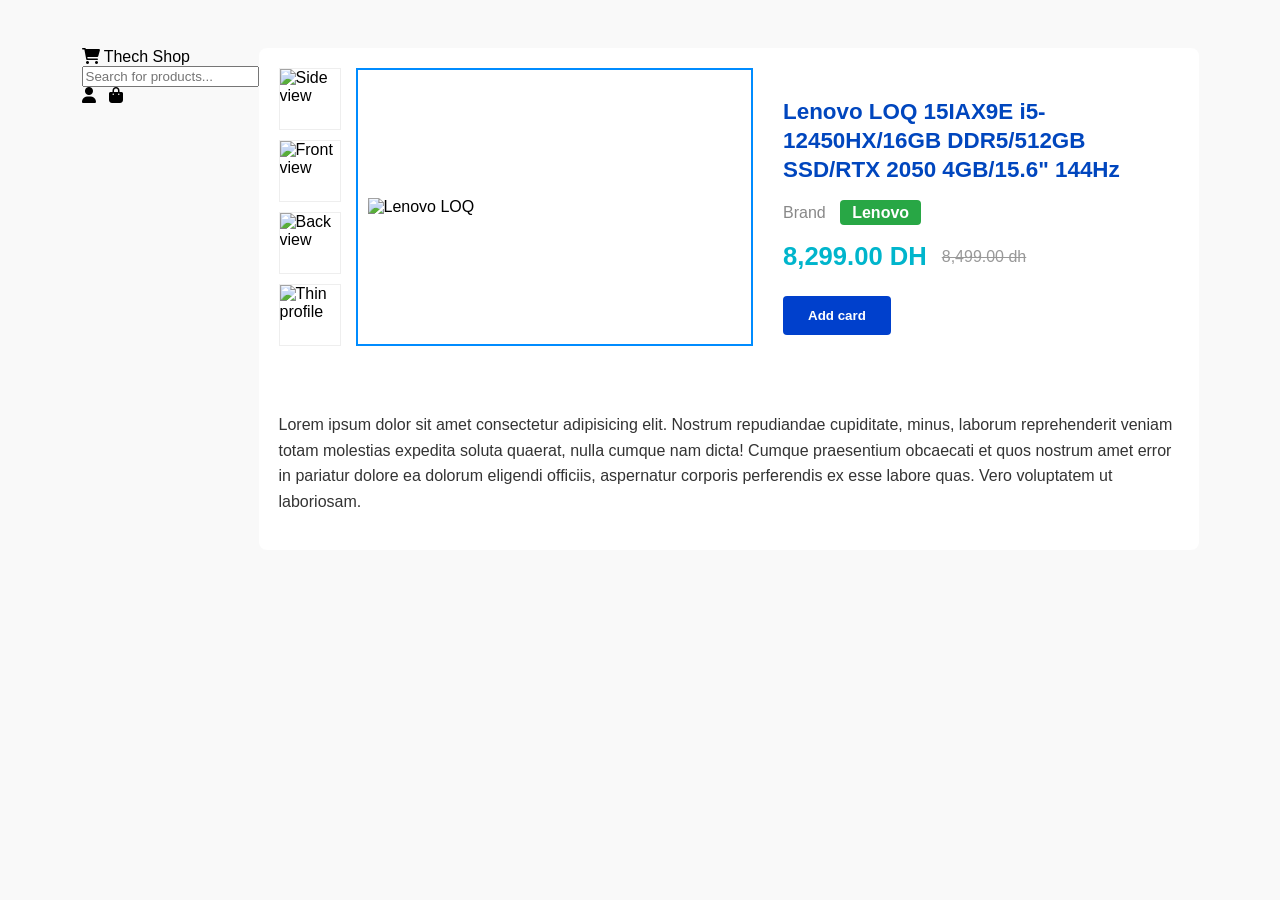
==== shop-details.html @ e676a278 "add shop.html" ====
<!DOCTYPE html>
<html lang="en">

<head>
  <meta charset="UTF-8">
  <meta name="viewport" content="width=device-width, initial-scale=1.0">
  <title>Thech Shop - Product Details</title>
  <link rel="stylesheet" href="https://cdnjs.cloudflare.com/ajax/libs/font-awesome/6.0.0/css/all.min.css">
  <style>
    body {
      font-family: 'Segoe UI', Tahoma, Geneva, Verdana, sans-serif;
      background-color: #f9f9f9;
      display: flex;
      justify-content: center;
      padding: 40px;
    }

    .product-card {
      background: white;
      max-width: 900px;
      display: grid;
      grid-template-columns: 1.2fr 1fr;
      gap: 30px;
      padding: 20px;
      border-radius: 8px;
    }

    /* Gallery Styles */
    .product-gallery {
      display: flex;
      gap: 15px;
    }

    .thumbnails {
      display: flex;
      flex-direction: column;
      gap: 10px;
    }

    .thumbnails img {
      width: 60px;
      height: 60px;
      object-fit: contain;
      cursor: pointer;
      border: 1px solid #eee;
    }

    .main-image {
      flex-grow: 1;
      border: 2px solid #008cff;
      /* L-khit l-zreq li f-tswira */
      padding: 10px;
      display: flex;
      align-items: center;
    }

    .main-image img {
      width: 100%;
      height: auto;
    }

    /* Details Styles */
    .product-details {
      display: flex;
      flex-direction: column;
      justify-content: center;
    }

    .product-title {
      color: #0046be;
      font-size: 1.4rem;
      margin-bottom: 20px;
      line-height: 1.3;
    }

    .brand-tag {
      margin-bottom: 20px;
      color: #888;
    }

    .badge {
      background-color: #28a745;
      color: white;
      padding: 4px 12px;
      border-radius: 4px;
      margin-left: 10px;
      font-weight: bold;
    }

    .price-container {
      margin-bottom: 25px;
      display: flex;
      align-items: center;
      gap: 15px;
    }

    .current-price {
      color: #00b5cc;
      font-size: 1.6rem;
      font-weight: bold;
    }

    .old-price {
      color: #999;
      text-decoration: line-through;
      font-size: 1rem;
    }

    .add-to-cart {
      background-color: #0040cc;
      color: white;
      border: none;
      padding: 12px 25px;
      border-radius: 4px;
      font-weight: bold;
      cursor: pointer;
      width: fit-content;
    }

    .add-to-cart:hover {
      background-color: #0033aa;
    }

    /* Description (t-leht) */
    .product-description {
      grid-column: 1 / span 2;
      margin-top: 20px;
      line-height: 1.6;
      color: #333;
    }
  </style>
</head>

<body>

  <header>
    <div class="nav-container">
      <div class="logo"><i class="fas fa-shopping-cart"></i> Thech Shop</div>
      <div class="search-bar">
        <input type="text" placeholder="Search for products...">
      </div>
      <div class="icons">
        <i class="fas fa-user"></i> &nbsp; <i class="fas fa-shopping-bag"></i>
      </div>
    </div>
  </header>


  <div class="product-card">
    <div class="product-gallery">
      <div class="thumbnails">
        <img src="thumb1.jpg" alt="Side view">
        <img src="thumb2.jpg" alt="Front view">
        <img src="thumb3.jpg" alt="Back view">
        <img src="thumb4.jpg" alt="Thin profile">
      </div>
      <div class="main-image">
        <img src="main-laptop.jpg" alt="Lenovo LOQ">
      </div>
    </div>

    <div class="product-details">
      <h2 class="product-title">Lenovo LOQ 15IAX9E i5-12450HX/16GB DDR5/512GB SSD/RTX 2050 4GB/15.6" 144Hz</h2>

      <div class="brand-tag">
        <span>Brand</span>
        <span class="badge">Lenovo</span>
      </div>

      <div class="price-container">
        <span class="current-price">8,299.00 DH</span>
        <span class="old-price">8,499.00 dh</span>
      </div>

      <button class="add-to-cart">Add card</button>
    </div>

    <div class="product-description">
      <p>Lorem ipsum dolor sit amet consectetur adipisicing elit. Nostrum repudiandae cupiditate, minus, laborum
        reprehenderit veniam totam molestias expedita soluta quaerat, nulla cumque nam dicta! Cumque praesentium
        obcaecati et quos nostrum amet error in pariatur dolore ea dolorum eligendi officiis, aspernatur corporis
        perferendis ex esse labore quas. Vero voluptatem ut laboriosam.</p>
    </div>
  </div>

  <script src="data.js"></script>
  <script>
    const params = new URLSearchParams(window.location.search);
    const pid = params.get('id') || "1"; // Default to ID 1

    function setupPage() {
      const p = productsData.find(item => item.id === pid);

      if (p) {
        // Info
        document.getElementById('productTitle').innerText = p.name;
        document.getElementById('brandTag').innerText = p.brand;
        document.getElementById('currPrice').innerText = p.price;
        document.getElementById('productDesc').innerText = p.description;
        document.getElementById('mainImage').src = p.images[0];
        if (p.oldPrice) document.getElementById('oldPrice').innerText = p.oldPrice;

        // Thumbs Gallery
        const thumbs = document.getElementById('thumbBox');
        p.images.forEach((img, i) => {
          const el = document.createElement('img');
          el.src = img;
          if (i === 0) el.className = 'active';
          el.onclick = () => {
            document.getElementById('mainImage').src = img;
            document.querySelectorAll('.gallery-thumbs img').forEach(t => t.classList.remove('active'));
            el.classList.add('active');
          };
          thumbs.appendChild(el);
        });

        // Featured Grid (Desktop 7 logic)
        const grid = document.getElementById('featuredGrid');
        productsData.forEach(item => {
          if (item.id !== pid) {
            grid.innerHTML += `
                            <a href="shop.html?id=${item.id}" class="f-card">
                                <img src="${item.images[0]}" alt="${item.name}">
                                <h3>${item.name}</h3>
                                <div class="f-price">${item.price}</div>
                            </a>
                        `;
          }
        });
      }
    }

    window.onload = setupPage;
  </script>
</body>

</html>
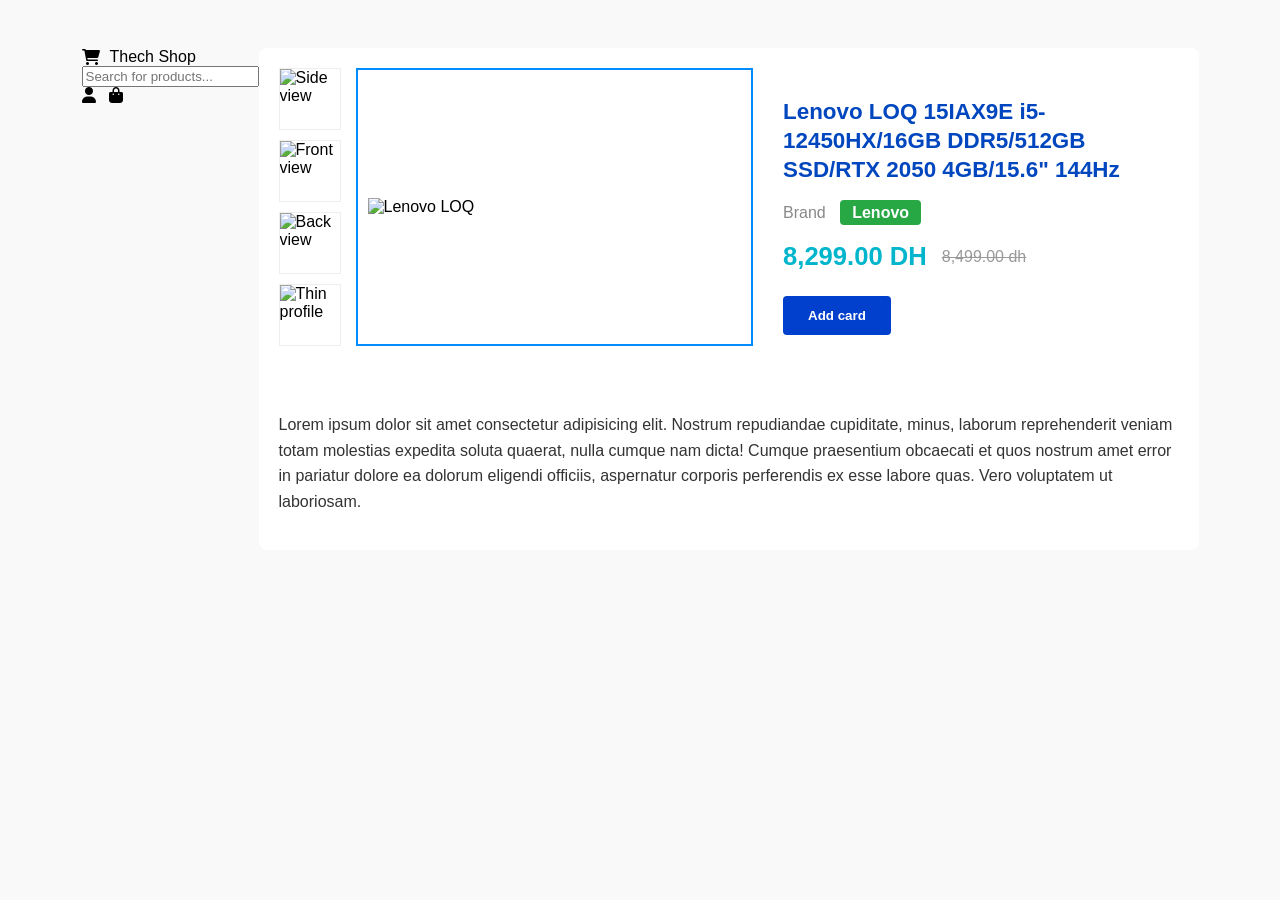
==== commit eb61c146: "add data is json details products" ====
--- a/shop-details.html
+++ b/shop-details.html
@@ -6,6 +6,8 @@
   <meta name="viewport" content="width=device-width, initial-scale=1.0">
   <title>Thech Shop - Product Details</title>
   <link rel="stylesheet" href="https://cdnjs.cloudflare.com/ajax/libs/font-awesome/6.0.0/css/all.min.css">
+
+  <link rel="stylesheet" href="css_/components/header.css">
   <style>
     body {
       font-family: 'Segoe UI', Tahoma, Geneva, Verdana, sans-serif;
--- a/css_/components/header.css
+++ b/css_/components/header.css
@@ -0,0 +1,208 @@
+
+
+
+/* Header */
+.header {
+  width: 100%;
+  position: relative;
+  box-shadow: 0 2px 10px #0000001a;
+
+}
+
+/* Top Header */
+.top-header {
+  background: var( --bg-color);
+  padding: 12px 35px;
+  display: flex;
+  align-items: center;
+  justify-content: space-between;
+  color: white;
+}
+
+/* Logo */
+.logo {
+  display: flex;
+  align-items: center;
+  gap: 10px;
+  cursor: pointer;
+ 
+}
+
+.logo-icon {
+  background: #ffffff1a;
+  padding: 10px;
+  border-radius: 8px;
+}
+
+.logo-icon i {
+  font-size: 22px;
+}
+
+.logo h1 {
+  font-size: 22px;
+  font-weight: 900;
+  font-style: italic;
+  text-transform: uppercase;
+}
+
+
+
+/* Search */
+.search-box {
+  flex: 1;
+  max-width: 500px;
+  position: relative;
+  margin: 0 20px;
+}
+
+.search-box input {
+  width: 100%;
+  padding: 10px 100px 10px 15px;
+  border-radius: 6px;
+  border: none;
+  outline: none;
+}
+
+.search-box button {
+  position: absolute;
+  right: 5px;
+  top: 5px;
+  bottom: 5px;
+  background:var(--bg-color);
+  color: var( --white-color);
+  border: none;
+  padding: 0 20px;
+  border-radius: 6px;
+  font-size: 12px;
+  cursor: pointer;
+}
+
+.search-box button:hover {
+  background: #1b1b5d;
+}
+
+/* Header Actions */
+.header-actions {
+  display: flex;
+  align-items: center;
+  gap: 30px;
+  
+}
+
+/* Account */
+.account span {
+  font-size: 11px;
+  color: #c7d2fe;
+}
+
+.account-link {
+  font-weight: bold;
+  font-size: 14px;
+  cursor: pointer;
+}
+
+.account-link:hover {
+  color: #c7d2fe;
+}
+
+/* Cart */
+.cart {
+  position: relative;
+  cursor: pointer;
+}
+
+.cart i {
+  font-size: 22px;
+}
+
+.cart:hover i {
+  transform: scale(1.1);
+}
+
+.cart-badge {
+  position: absolute;
+  top: -5px;
+  right: -8px;
+  background: #facc15;
+  color: var(--black );
+  font-size: 11px;
+  font-weight: bold;
+  width: 18px;
+  height: 18px;
+  border-radius: 50%;
+  display: flex;
+  align-items: center;
+  justify-content: center;
+}
+
+/* Navbar */
+.navbar {
+  background: var(--white-color);
+  display: flex;
+  align-items: center;
+  gap: 30px;
+  padding: 10px 50px;
+  border-bottom: 1px solid #eee;
+}
+
+/* Categories */
+.categories {
+  background: var(--bg-color);
+  color: white;
+  padding: 10px 20px;
+  display: flex;
+  gap: 10px;
+  cursor: pointer;
+  font-size: 12px;
+  font-weight: bold;
+  transition: 0.3s ease;
+}
+
+.categories:hover {
+  background: #1b1b5d;
+}
+
+/* Links */
+.nav-links {
+  display: flex;
+  gap: 25px;
+}
+
+.nav-links a {
+  text-decoration: none;
+  font-size: 12px;
+  font-weight: bold;
+  color: #555;
+  position: relative;
+}
+
+.nav-links a::after {
+  content: "";
+  position: absolute;
+  bottom: -5px;
+  left: 0;
+  width: 0;
+  height: 2px;
+  background: var(--bg-color);
+  transition: 0.3s;
+}
+
+.nav-links a:hover {
+  color: #27278d;
+}
+
+.nav-links a:hover::after {
+  width: 100%;
+}
+
+/* Support */
+.support {
+  margin-left: auto;
+  font-size: 11px;
+  color: #888;
+  display: flex;
+  align-items: center;
+  gap: 5px;
+}
+
+/* End Header */
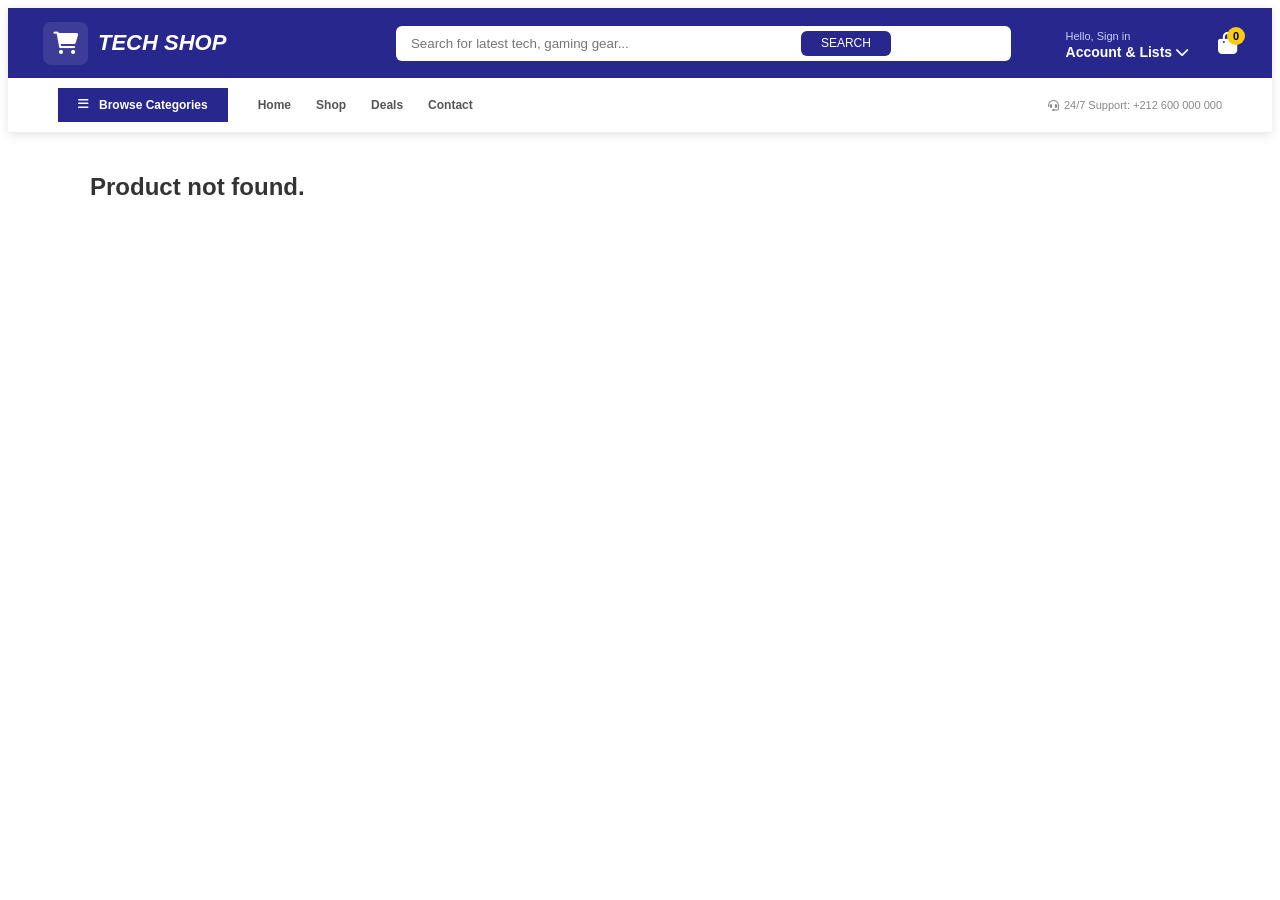
==== commit 4e17a6bf: "add shop page and update products" ====
--- a/shop-details.html
+++ b/shop-details.html
@@ -1,239 +1,253 @@
 <!DOCTYPE html>
 <html lang="en">
-
 <head>
-  <meta charset="UTF-8">
-  <meta name="viewport" content="width=device-width, initial-scale=1.0">
-  <title>Thech Shop - Product Details</title>
-  <link rel="stylesheet" href="https://cdnjs.cloudflare.com/ajax/libs/font-awesome/6.0.0/css/all.min.css">
-
-  <link rel="stylesheet" href="css_/components/header.css">
-  <style>
-    body {
-      font-family: 'Segoe UI', Tahoma, Geneva, Verdana, sans-serif;
-      background-color: #f9f9f9;
-      display: flex;
-      justify-content: center;
-      padding: 40px;
+    <meta charset="UTF-8">
+    <meta name="viewport" content="width=device-width, initial-scale=1.0">
+    <title>Product Details - Thech Shop</title>
+    <link rel="stylesheet" href="https://cdnjs.cloudflare.com/ajax/libs/font-awesome/6.0.0/css/all.min.css">
+    <link rel="stylesheet" href="css_/components/variables.css">
+    <link rel="stylesheet" href="css_/components/header.css">
+
+    <style>
+        :root {
+            --primary: #1a3fb5;
+            --bg-gray: #f8f9fa;
+        }
+
+        body {
+            font-family: 'Inter', sans-serif;
+           
+            color: #333;
+        }
+
+        .container {
+            max-width: 1100px;
+            margin: 40px auto;
+        }
+
+        .product-page {
+            display: grid;
+            grid-template-columns: 100px 1fr 1fr; /* Gallery | Main Image | Info */
+            gap: 30px;
+        }
+
+        /* Gallery Column */
+        .thumb-list {
+            display: flex;
+            flex-direction: column;
+            gap: 15px;
+        }
+
+        .thumb-list img {
+            width: 80px;
+            height: 80px;
+            object-fit: contain;
+            border: 1px solid #ddd;
+            cursor: pointer;
+            padding: 5px;
+            transition: 0.2s;
+        }
+
+        .thumb-list img:hover {
+            border-color: var(--primary);
+        }
+
+        /* Main Image */
+        .main-view {
+            background: var(--bg-gray);
+            display: flex;
+            align-items: center;
+            justify-content: center;
+            border-radius: 12px;
+            padding: 20px;
+        }
+
+        .main-view img {
+            max-width: 100%;
+            height: auto;
+        }
+
+        /* Info Column */
+        .product-info {
+            padding-left: 20px;
+        }
+
+        .brand-name {
+            color: var(--primary);
+            font-weight: 700;
+            text-transform: uppercase;
+            letter-spacing: 1px;
+        }
+
+        h1 {
+            font-size: 2.2rem;
+            margin: 10px 0;
+        }
+
+        .desc {
+            color: #666;
+            line-height: 1.6;
+            margin: 25px 0;
+        }
+
+        .price {
+            font-size: 1.8rem;
+            font-weight: 800;
+            margin-bottom: 30px;
+        }
+
+        .btn-cart {
+            background: var(--primary);
+            color: white;
+            border: none;
+            padding: 15px 45px;
+            font-size: 1rem;
+            font-weight: 600;
+            border-radius: 6px;
+            cursor: pointer;
+        }
+
+        @media (max-width: 900px) {
+            .product-page {
+                grid-template-columns: 1fr;
+            }
+            .thumb-list {
+                flex-direction: row;
+                order: 2;
+            }
+        }
+    </style>
+</head>
+<body>
+
+  <!-- Header -->
+  <header class="header">
+    <div class="top-header">
+      <div class="logo">
+        <div class="logo-icon">
+          <i class="fas fa-shopping-cart"></i>
+        </div>
+        <div>
+          <h1>Tech Shop</h1>
+        </div>
+      </div>
+
+      <div class="search-box">
+        <input type="text" placeholder="Search for latest tech, gaming gear..." />
+        <button>SEARCH</button>
+      </div>
+
+      <div class="header-actions">
+        <div class="account">
+          <span>Hello, Sign in</span>
+          <div class="account-link">
+            Account & Lists <i class="fas fa-chevron-down"></i>
+          </div>
+        </div>
+
+        <div class="cart" id="cart">
+          <i class="fas fa-shopping-bag"></i>
+          <span class="cart-badge" id="cart-badge">0</span>
+        </div>
+      </div>
+    </div>
+
+    <nav class="navbar">
+      <div class="categories">
+        <i class="fas fa-bars"></i>
+        <span>Browse Categories</span>
+      </div>
+
+      <div class="nav-links">
+        <a href="#">Home</a>
+        <a href="#">Shop</a>
+        <a href="#">Deals</a>
+        <a href="#">Contact</a>
+      </div>
+
+      <div class="support">
+        <i class="fas fa-headset"></i>
+        <span>24/7 Support: +212 600 000 000</span>
+      </div>
+    </nav>
+  </header>
+  <!-- End Header -->
+
+<div class="container">
+    <div id="loader">Loading product...</div>
+    
+    <div class="product-page" id="product-ui" style="display: none;">
+        <!-- Left Thumbnails -->
+        <div class="thumb-list" id="gallery"></div>
+
+        <!-- Middle Image -->
+        <div class="main-view">
+            <img src="" id="main-img" alt="Product Image">
+        </div>
+
+        <!-- Right Details -->
+        <div class="product-info">
+            <span class="brand-name" id="p-brand"></span>
+            <h1 id="p-name"></h1>
+            <p class="desc" id="p-desc"></p>
+            <div class="price" id="p-price"></div>
+            <button class="btn-cart">Add to card</button>
+        </div>
+    </div>
+</div>
+
+<script>
+    async function initProductPage() {
+        // 1. Get ID from URL (?id=1)
+        const params = new URLSearchParams(window.location.search);
+        const pid = params.get('id');
+
+        try {
+            // 2. Fetch your data.json
+            const response = await fetch('data.json');
+            const data = await response.json();
+
+            // 3. Find the specific chair
+            const product = data.find(item => item.id == pid);
+
+            if (product) {
+                displayProduct(product);
+            } else {
+                document.getElementById('loader').innerHTML = "<h2>Product not found.</h2>";
+            }
+        } catch (err) {
+            console.error("Fetch error:", err);
+            document.getElementById('loader').innerText = "Error loading data.";
+        }
     }
 
-    .product-card {
-      background: white;
-      max-width: 900px;
-      display: grid;
-      grid-template-columns: 1.2fr 1fr;
-      gap: 30px;
-      padding: 20px;
-      border-radius: 8px;
+    function displayProduct(p) {
+        // Hide loader, show UI
+        document.getElementById('loader').style.display = 'none';
+        document.getElementById('product-ui').style.display = 'grid';
+
+        // Fill Text
+        document.getElementById('p-brand').innerText = p.brand;
+        document.getElementById('p-name').innerText = p.name;
+        document.getElementById('p-desc').innerText = p.description;
+        document.getElementById('p-price').innerText = `${p.price} ${p.currency}`;
+        
+        // Main Image
+        const mainImg = document.getElementById('main-img');
+        mainImg.src = p.main_image;
+
+        // Gallery
+        const gallery = document.getElementById('gallery');
+        const images = [p.main_image, ...p.gallery];
+        
+        gallery.innerHTML = images.map(img => `
+            <img src="${img}" onclick="document.getElementById('main-img').src='${img}'">
+        `).join('');
     }
 
-    /* Gallery Styles */
-    .product-gallery {
-      display: flex;
-      gap: 15px;
-    }
-
-    .thumbnails {
-      display: flex;
-      flex-direction: column;
-      gap: 10px;
-    }
-
-    .thumbnails img {
-      width: 60px;
-      height: 60px;
-      object-fit: contain;
-      cursor: pointer;
-      border: 1px solid #eee;
-    }
-
-    .main-image {
-      flex-grow: 1;
-      border: 2px solid #008cff;
-      /* L-khit l-zreq li f-tswira */
-      padding: 10px;
-      display: flex;
-      align-items: center;
-    }
-
-    .main-image img {
-      width: 100%;
-      height: auto;
-    }
-
-    /* Details Styles */
-    .product-details {
-      display: flex;
-      flex-direction: column;
-      justify-content: center;
-    }
-
-    .product-title {
-      color: #0046be;
-      font-size: 1.4rem;
-      margin-bottom: 20px;
-      line-height: 1.3;
-    }
-
-    .brand-tag {
-      margin-bottom: 20px;
-      color: #888;
-    }
-
-    .badge {
-      background-color: #28a745;
-      color: white;
-      padding: 4px 12px;
-      border-radius: 4px;
-      margin-left: 10px;
-      font-weight: bold;
-    }
-
-    .price-container {
-      margin-bottom: 25px;
-      display: flex;
-      align-items: center;
-      gap: 15px;
-    }
-
-    .current-price {
-      color: #00b5cc;
-      font-size: 1.6rem;
-      font-weight: bold;
-    }
-
-    .old-price {
-      color: #999;
-      text-decoration: line-through;
-      font-size: 1rem;
-    }
-
-    .add-to-cart {
-      background-color: #0040cc;
-      color: white;
-      border: none;
-      padding: 12px 25px;
-      border-radius: 4px;
-      font-weight: bold;
-      cursor: pointer;
-      width: fit-content;
-    }
-
-    .add-to-cart:hover {
-      background-color: #0033aa;
-    }
-
-    /* Description (t-leht) */
-    .product-description {
-      grid-column: 1 / span 2;
-      margin-top: 20px;
-      line-height: 1.6;
-      color: #333;
-    }
-  </style>
-</head>
-
-<body>
-
-  <header>
-    <div class="nav-container">
-      <div class="logo"><i class="fas fa-shopping-cart"></i> Thech Shop</div>
-      <div class="search-bar">
-        <input type="text" placeholder="Search for products...">
-      </div>
-      <div class="icons">
-        <i class="fas fa-user"></i> &nbsp; <i class="fas fa-shopping-bag"></i>
-      </div>
-    </div>
-  </header>
-
-
-  <div class="product-card">
-    <div class="product-gallery">
-      <div class="thumbnails">
-        <img src="thumb1.jpg" alt="Side view">
-        <img src="thumb2.jpg" alt="Front view">
-        <img src="thumb3.jpg" alt="Back view">
-        <img src="thumb4.jpg" alt="Thin profile">
-      </div>
-      <div class="main-image">
-        <img src="main-laptop.jpg" alt="Lenovo LOQ">
-      </div>
-    </div>
-
-    <div class="product-details">
-      <h2 class="product-title">Lenovo LOQ 15IAX9E i5-12450HX/16GB DDR5/512GB SSD/RTX 2050 4GB/15.6" 144Hz</h2>
-
-      <div class="brand-tag">
-        <span>Brand</span>
-        <span class="badge">Lenovo</span>
-      </div>
-
-      <div class="price-container">
-        <span class="current-price">8,299.00 DH</span>
-        <span class="old-price">8,499.00 dh</span>
-      </div>
-
-      <button class="add-to-cart">Add card</button>
-    </div>
-
-    <div class="product-description">
-      <p>Lorem ipsum dolor sit amet consectetur adipisicing elit. Nostrum repudiandae cupiditate, minus, laborum
-        reprehenderit veniam totam molestias expedita soluta quaerat, nulla cumque nam dicta! Cumque praesentium
-        obcaecati et quos nostrum amet error in pariatur dolore ea dolorum eligendi officiis, aspernatur corporis
-        perferendis ex esse labore quas. Vero voluptatem ut laboriosam.</p>
-    </div>
-  </div>
-
-  <script src="data.js"></script>
-  <script>
-    const params = new URLSearchParams(window.location.search);
-    const pid = params.get('id') || "1"; // Default to ID 1
-
-    function setupPage() {
-      const p = productsData.find(item => item.id === pid);
-
-      if (p) {
-        // Info
-        document.getElementById('productTitle').innerText = p.name;
-        document.getElementById('brandTag').innerText = p.brand;
-        document.getElementById('currPrice').innerText = p.price;
-        document.getElementById('productDesc').innerText = p.description;
-        document.getElementById('mainImage').src = p.images[0];
-        if (p.oldPrice) document.getElementById('oldPrice').innerText = p.oldPrice;
-
-        // Thumbs Gallery
-        const thumbs = document.getElementById('thumbBox');
-        p.images.forEach((img, i) => {
-          const el = document.createElement('img');
-          el.src = img;
-          if (i === 0) el.className = 'active';
-          el.onclick = () => {
-            document.getElementById('mainImage').src = img;
-            document.querySelectorAll('.gallery-thumbs img').forEach(t => t.classList.remove('active'));
-            el.classList.add('active');
-          };
-          thumbs.appendChild(el);
-        });
-
-        // Featured Grid (Desktop 7 logic)
-        const grid = document.getElementById('featuredGrid');
-        productsData.forEach(item => {
-          if (item.id !== pid) {
-            grid.innerHTML += `
-                            <a href="shop.html?id=${item.id}" class="f-card">
-                                <img src="${item.images[0]}" alt="${item.name}">
-                                <h3>${item.name}</h3>
-                                <div class="f-price">${item.price}</div>
-                            </a>
-                        `;
-          }
-        });
-      }
-    }
-
-    window.onload = setupPage;
-  </script>
+    // Run on load
+    initProductPage();
+</script>
+
 </body>
-
 </html>
--- a/css_/components/variables.css
+++ b/css_/components/variables.css
@@ -0,0 +1,18 @@
+
+
+
+
+:root{
+   
+      --bg-color :  #27278d;
+      --second-color :#003CC7;
+      --white-color :#ffffff;
+      --green : #28a745;
+      --gray-ligh :#B6B6B6;
+      --black :#000000;
+      --shadow :0 4px 15px #0000000d;
+      --price : #00acc1;
+}
+
+
+
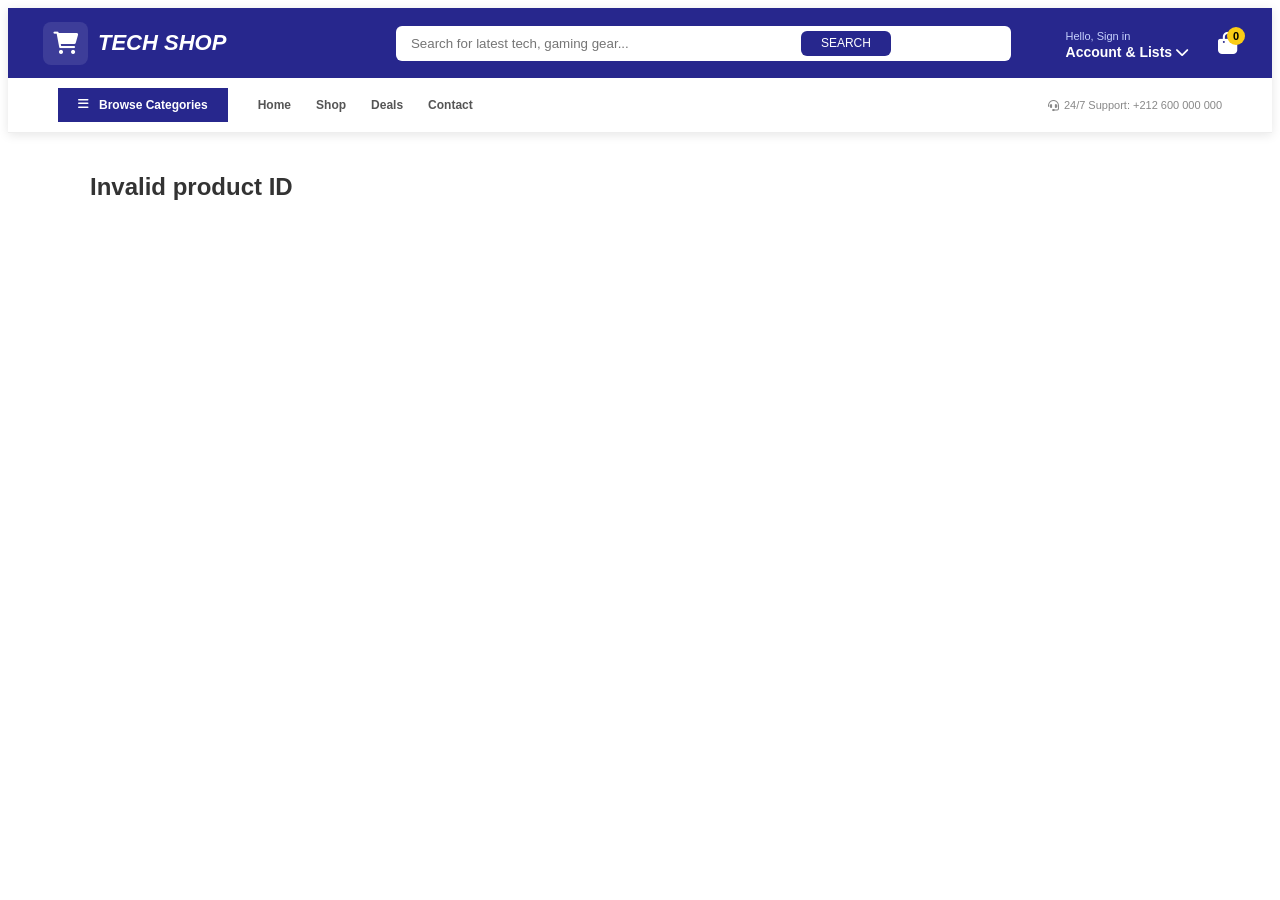
==== commit 6ad03c1a: "feat: add products details in json and modified folder each products" ====
--- a/shop-details.html
+++ b/shop-details.html
@@ -1,253 +1,298 @@
-<!DOCTYPE html>
+<!doctype html>
 <html lang="en">
-<head>
-    <meta charset="UTF-8">
-    <meta name="viewport" content="width=device-width, initial-scale=1.0">
+  <head>
+    <meta charset="UTF-8" />
+    <meta name="viewport" content="width=device-width, initial-scale=1.0" />
     <title>Product Details - Thech Shop</title>
-    <link rel="stylesheet" href="https://cdnjs.cloudflare.com/ajax/libs/font-awesome/6.0.0/css/all.min.css">
-    <link rel="stylesheet" href="css_/components/variables.css">
-    <link rel="stylesheet" href="css_/components/header.css">
+    <link
+      rel="stylesheet"
+      href="https://cdnjs.cloudflare.com/ajax/libs/font-awesome/6.0.0/css/all.min.css"
+    />
+    <link rel="stylesheet" href="css_/components/variables.css" />
+    <link rel="stylesheet" href="css_/components/header.css" />
 
     <style>
-        :root {
-            --primary: #1a3fb5;
-            --bg-gray: #f8f9fa;
-        }
-
-        body {
-            font-family: 'Inter', sans-serif;
-           
-            color: #333;
-        }
-
-        .container {
-            max-width: 1100px;
-            margin: 40px auto;
-        }
-
+      :root {
+        --primary: #1a3fb5;
+        --bg-gray: #f8f9fa;
+      }
+
+      body {
+        font-family: "Inter", sans-serif;
+
+        color: #333;
+      }
+
+      .container {
+        max-width: 1100px;
+        margin: 40px auto;
+      }
+
+      .product-page {
+        display: grid;
+        grid-template-columns: 100px 1fr 1fr; /* Gallery | Main Image | Info */
+        gap: 30px;
+      }
+
+      /* Gallery Column */
+      .thumb-list {
+        display: flex;
+        flex-direction: column;
+        gap: 15px;
+      }
+
+      .thumb-list img {
+        width: 80px;
+        height: 80px;
+        object-fit: contain;
+        border: 1px solid #ddd;
+        cursor: pointer;
+        padding: 5px;
+        transition: 0.2s;
+      }
+
+      .thumb-list img:hover {
+        border-color: var(--primary);
+      }
+
+      /* Main Image */
+      .main-view {
+      
+        display: flex;
+        align-items: center;
+        justify-content: center;
+        border-radius: 12px;
+        padding: 20px;
+      }
+
+      .main-view img {
+        max-width: 100%;
+        height: auto;
+      }
+
+      /* Info Column */
+      .product-info {
+        padding-left: 20px;
+      }
+
+      .brand-name {
+        color: var(--primary);
+        font-weight: 700;
+        text-transform: uppercase;
+        letter-spacing: 1px;
+      }
+
+      h1 {
+        font-size: 2.2rem;
+        margin: 10px 0;
+      }
+
+      .desc {
+        color: #666;
+        line-height: 1.6;
+        margin: 25px 0;
+      }
+
+      .price {
+        font-size: 1.8rem;
+        font-weight: 800;
+        margin-bottom: 30px;
+      }
+
+      .btn-cart {
+        background: var(--primary);
+        color: white;
+        border: none;
+        padding: 15px 45px;
+        font-size: 1rem;
+        font-weight: 600;
+        border-radius: 6px;
+        cursor: pointer;
+      }
+
+      @media (max-width: 900px) {
         .product-page {
-            display: grid;
-            grid-template-columns: 100px 1fr 1fr; /* Gallery | Main Image | Info */
-            gap: 30px;
-        }
-
-        /* Gallery Column */
+          grid-template-columns: 1fr;
+        }
         .thumb-list {
-            display: flex;
-            flex-direction: column;
-            gap: 15px;
-        }
-
-        .thumb-list img {
-            width: 80px;
-            height: 80px;
-            object-fit: contain;
-            border: 1px solid #ddd;
-            cursor: pointer;
-            padding: 5px;
-            transition: 0.2s;
-        }
-
-        .thumb-list img:hover {
-            border-color: var(--primary);
-        }
-
-        /* Main Image */
-        .main-view {
-            background: var(--bg-gray);
-            display: flex;
-            align-items: center;
-            justify-content: center;
-            border-radius: 12px;
-            padding: 20px;
-        }
-
-        .main-view img {
-            max-width: 100%;
-            height: auto;
-        }
-
-        /* Info Column */
-        .product-info {
-            padding-left: 20px;
-        }
-
-        .brand-name {
-            color: var(--primary);
-            font-weight: 700;
-            text-transform: uppercase;
-            letter-spacing: 1px;
-        }
-
-        h1 {
-            font-size: 2.2rem;
-            margin: 10px 0;
-        }
-
-        .desc {
-            color: #666;
-            line-height: 1.6;
-            margin: 25px 0;
-        }
-
-        .price {
-            font-size: 1.8rem;
-            font-weight: 800;
-            margin-bottom: 30px;
-        }
-
-        .btn-cart {
-            background: var(--primary);
-            color: white;
-            border: none;
-            padding: 15px 45px;
-            font-size: 1rem;
-            font-weight: 600;
-            border-radius: 6px;
-            cursor: pointer;
-        }
-
-        @media (max-width: 900px) {
-            .product-page {
-                grid-template-columns: 1fr;
-            }
-            .thumb-list {
-                flex-direction: row;
-                order: 2;
-            }
-        }
+          flex-direction: row;
+          order: 2;
+        }
+      }
     </style>
-</head>
-<body>
-
-  <!-- Header -->
-  <header class="header">
-    <div class="top-header">
-      <div class="logo">
-        <div class="logo-icon">
-          <i class="fas fa-shopping-cart"></i>
-        </div>
-        <div>
-          <h1>Tech Shop</h1>
+  </head>
+  <body>
+    <!-- Header -->
+    <header class="header">
+      <div class="top-header">
+        <div class="logo">
+          <div class="logo-icon">
+            <i class="fas fa-shopping-cart"></i>
+          </div>
+          <div>
+            <h1>Tech Shop</h1>
+          </div>
+        </div>
+
+        <div class="search-box">
+          <input
+            type="text"
+            placeholder="Search for latest tech, gaming gear..."
+          />
+          <button>SEARCH</button>
+        </div>
+
+        <div class="header-actions">
+          <div class="account">
+            <span>Hello, Sign in</span>
+            <div class="account-link">
+              Account & Lists <i class="fas fa-chevron-down"></i>
+            </div>
+          </div>
+
+          <div class="cart" id="cart">
+            <i class="fas fa-shopping-bag"></i>
+            <span class="cart-badge" id="cart-badge">0</span>
+          </div>
         </div>
       </div>
 
-      <div class="search-box">
-        <input type="text" placeholder="Search for latest tech, gaming gear..." />
-        <button>SEARCH</button>
-      </div>
-
-      <div class="header-actions">
-        <div class="account">
-          <span>Hello, Sign in</span>
-          <div class="account-link">
-            Account & Lists <i class="fas fa-chevron-down"></i>
-          </div>
-        </div>
-
-        <div class="cart" id="cart">
-          <i class="fas fa-shopping-bag"></i>
-          <span class="cart-badge" id="cart-badge">0</span>
+      <nav class="navbar">
+        <div class="categories">
+          <i class="fas fa-bars"></i>
+          <span>Browse Categories</span>
+        </div>
+
+        <div class="nav-links">
+          <a href="#">Home</a>
+          <a href="#">Shop</a>
+          <a href="#">Deals</a>
+          <a href="#">Contact</a>
+        </div>
+
+        <div class="support">
+          <i class="fas fa-headset"></i>
+          <span>24/7 Support: +212 600 000 000</span>
+        </div>
+      </nav>
+    </header>
+    <!-- End Header -->
+
+    <div class="container">
+      <div id="loader">Loading product...</div>
+
+      <div class="product-page" id="product-ui" style="display: none">
+        <!-- Left Thumbnails -->
+        <div class="thumb-list" id="gallery"></div>
+
+        <!-- Middle Image -->
+        <div class="main-view">
+          <img src="" id="main-img" alt="Product Image" />
+        </div>
+
+        <!-- Right Details -->
+        <div class="product-info">
+          <span class="brand-name" id="p-brand"></span>
+          <h1 id="p-name"></h1>
+          <p class="desc" id="p-desc"></p>
+          <div class="price" id="p-price"></div>
+          <button class="btn-cart">Add to card</button>
         </div>
       </div>
     </div>
 
-    <nav class="navbar">
-      <div class="categories">
-        <i class="fas fa-bars"></i>
-        <span>Browse Categories</span>
-      </div>
-
-      <div class="nav-links">
-        <a href="#">Home</a>
-        <a href="#">Shop</a>
-        <a href="#">Deals</a>
-        <a href="#">Contact</a>
-      </div>
-
-      <div class="support">
-        <i class="fas fa-headset"></i>
-        <span>24/7 Support: +212 600 000 000</span>
-      </div>
-    </nav>
-  </header>
-  <!-- End Header -->
-
-<div class="container">
-    <div id="loader">Loading product...</div>
-    
-    <div class="product-page" id="product-ui" style="display: none;">
-        <!-- Left Thumbnails -->
-        <div class="thumb-list" id="gallery"></div>
-
-        <!-- Middle Image -->
-        <div class="main-view">
-            <img src="" id="main-img" alt="Product Image">
-        </div>
-
-        <!-- Right Details -->
-        <div class="product-info">
-            <span class="brand-name" id="p-brand"></span>
-            <h1 id="p-name"></h1>
-            <p class="desc" id="p-desc"></p>
-            <div class="price" id="p-price"></div>
-            <button class="btn-cart">Add to card</button>
-        </div>
-    </div>
-</div>
-
-<script>
-    async function initProductPage() {
-        // 1. Get ID from URL (?id=1)
+    <script>
+
+      const loader = document.getElementById("loader");
+      const productUI = document.getElementById("product-ui");
+      const mainImg = document.getElementById("main-img");
+      const gallery = document.getElementById("gallery");
+
+      // 🔹 Fetch products (easy to replace with PHP later)
+      async function getProducts() {
+        const res = await fetch("data.json");
+        return await res.json();
+      }
+
+      // 🔹 Init page
+      async function initProductPage() {
         const params = new URLSearchParams(window.location.search);
-        const pid = params.get('id');
+        const pid = params.get("id");
+
+        // check id
+        if (!pid) {
+          loader.innerHTML = "<h2>Invalid product ID</h2>";
+          return;
+        }
 
         try {
-            // 2. Fetch your data.json
-            const response = await fetch('data.json');
-            const data = await response.json();
-
-            // 3. Find the specific chair
-            const product = data.find(item => item.id == pid);
-
-            if (product) {
-                displayProduct(product);
-            } else {
-                document.getElementById('loader').innerHTML = "<h2>Product not found.</h2>";
-            }
+          const data = await getProducts();
+          const product = data.find((p) => p.id == pid);
+
+          if (!product) {
+            loader.innerHTML = "<h2>Product not found</h2>";
+            return;
+          }
+
+          displayProduct(product);
         } catch (err) {
-            console.error("Fetch error:", err);
-            document.getElementById('loader').innerText = "Error loading data.";
-        }
-    }
-
-    function displayProduct(p) {
-        // Hide loader, show UI
-        document.getElementById('loader').style.display = 'none';
-        document.getElementById('product-ui').style.display = 'grid';
-
-        // Fill Text
-        document.getElementById('p-brand').innerText = p.brand;
-        document.getElementById('p-name').innerText = p.name;
-        document.getElementById('p-desc').innerText = p.description;
-        document.getElementById('p-price').innerText = `${p.price} ${p.currency}`;
-        
-        // Main Image
-        const mainImg = document.getElementById('main-img');
+          console.error(err);
+          loader.innerHTML = "<h2>Error loading product</h2>";
+        }
+      }
+
+      // 🔹 Display product
+      function displayProduct(p) {
+        loader.style.display = "none";
+        productUI.style.display = "grid";
+
+        // text
+        document.getElementById("p-brand").innerText = p.brand;
+        document.getElementById("p-name").innerText = p.name;
+        document.getElementById("p-desc").innerText = p.description;
+        document.getElementById("p-price").innerText =
+          `${p.price} ${p.currency}`;
+
+        // main image
         mainImg.src = p.main_image;
 
-        // Gallery
-        const gallery = document.getElementById('gallery');
+        // gallery
         const images = [p.main_image, ...p.gallery];
-        
-        gallery.innerHTML = images.map(img => `
-            <img src="${img}" onclick="document.getElementById('main-img').src='${img}'">
-        `).join('');
-    }
-
-    // Run on load
-    initProductPage();
-</script>
-
-</body>
-</html>+
+        gallery.innerHTML = images
+          .map(
+            (img) => `
+        <img src="${img}" class="thumb">
+    `,
+          )
+          .join("");
+
+        // click change image
+        document.querySelectorAll(".thumb").forEach((img) => {
+          img.addEventListener("click", () => {
+            mainImg.src = img.src;
+          });
+        });
+
+        // add to cart (simple version)
+        document.querySelector(".btn-cart").addEventListener("click", () => {
+          addToCart(p);
+        });
+      }
+
+      // 🔹 Cart (localStorage)
+      function addToCart(product) {
+        let cart = JSON.parse(localStorage.getItem("cart")) || [];
+
+        cart.push(product);
+
+        localStorage.setItem("cart", JSON.stringify(cart));
+
+        alert("Product added to cart 🛒");
+      }
+
+      // 🔹 Run
+      initProductPage();
+    </script>
+  </body>
+</html>
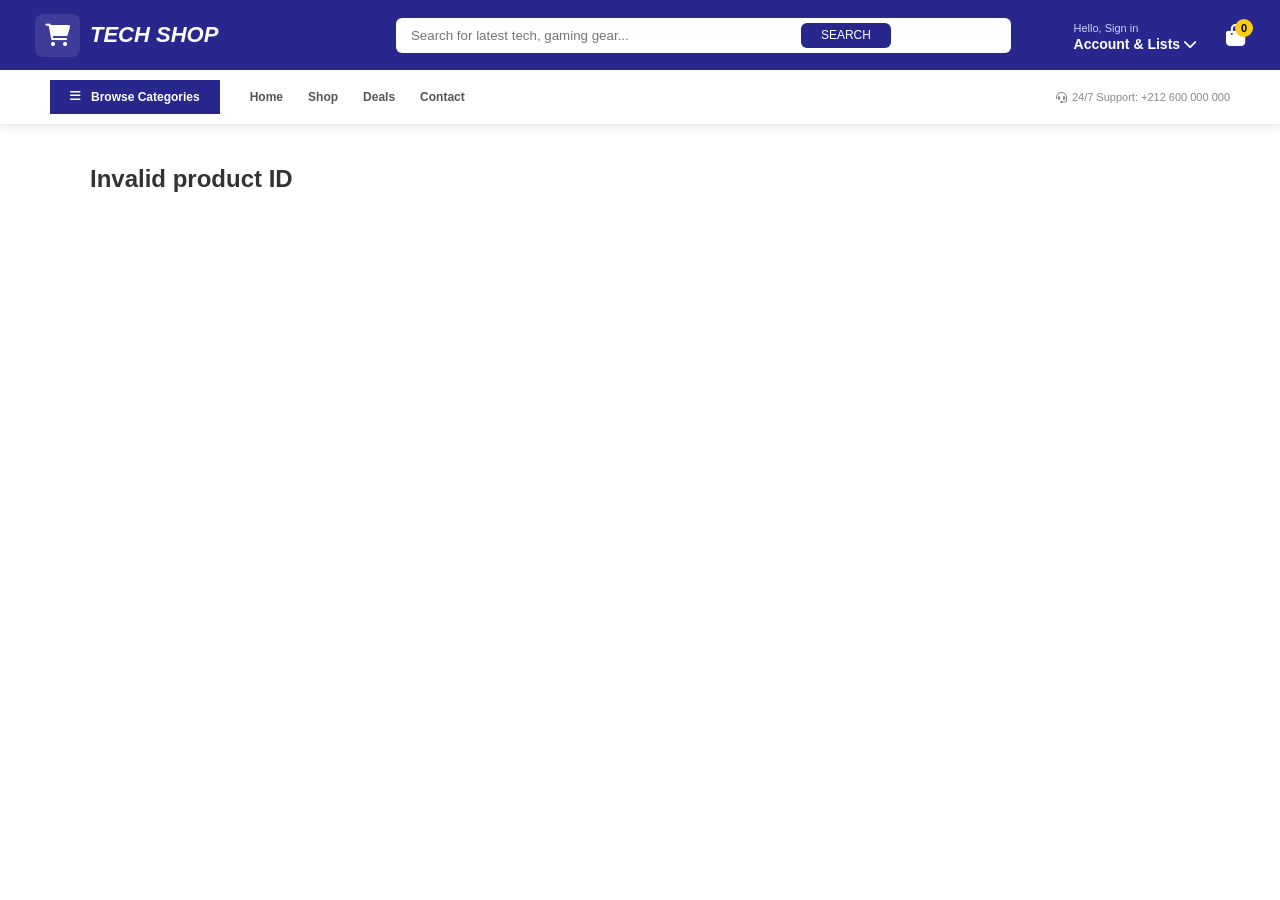
==== commit 8ced46ec: "add produts detials ecran and create file shop.css" ====
--- a/shop-details.html
+++ b/shop-details.html
@@ -8,118 +8,10 @@
       rel="stylesheet"
       href="https://cdnjs.cloudflare.com/ajax/libs/font-awesome/6.0.0/css/all.min.css"
     />
-    <link rel="stylesheet" href="css_/components/variables.css" />
-    <link rel="stylesheet" href="css_/components/header.css" />
+    <!-- <link rel="stylesheet" href="css_/components/variables.css" />
+    <link rel="stylesheet" href="css_/components/header.css" /> -->
+    <link rel="stylesheet" href="css_/css_shop/shop.css">
 
-    <style>
-      :root {
-        --primary: #1a3fb5;
-        --bg-gray: #f8f9fa;
-      }
-
-      body {
-        font-family: "Inter", sans-serif;
-
-        color: #333;
-      }
-
-      .container {
-        max-width: 1100px;
-        margin: 40px auto;
-      }
-
-      .product-page {
-        display: grid;
-        grid-template-columns: 100px 1fr 1fr; /* Gallery | Main Image | Info */
-        gap: 30px;
-      }
-
-      /* Gallery Column */
-      .thumb-list {
-        display: flex;
-        flex-direction: column;
-        gap: 15px;
-      }
-
-      .thumb-list img {
-        width: 80px;
-        height: 80px;
-        object-fit: contain;
-        border: 1px solid #ddd;
-        cursor: pointer;
-        padding: 5px;
-        transition: 0.2s;
-      }
-
-      .thumb-list img:hover {
-        border-color: var(--primary);
-      }
-
-      /* Main Image */
-      .main-view {
-      
-        display: flex;
-        align-items: center;
-        justify-content: center;
-        border-radius: 12px;
-        padding: 20px;
-      }
-
-      .main-view img {
-        max-width: 100%;
-        height: auto;
-      }
-
-      /* Info Column */
-      .product-info {
-        padding-left: 20px;
-      }
-
-      .brand-name {
-        color: var(--primary);
-        font-weight: 700;
-        text-transform: uppercase;
-        letter-spacing: 1px;
-      }
-
-      h1 {
-        font-size: 2.2rem;
-        margin: 10px 0;
-      }
-
-      .desc {
-        color: #666;
-        line-height: 1.6;
-        margin: 25px 0;
-      }
-
-      .price {
-        font-size: 1.8rem;
-        font-weight: 800;
-        margin-bottom: 30px;
-      }
-
-      .btn-cart {
-        background: var(--primary);
-        color: white;
-        border: none;
-        padding: 15px 45px;
-        font-size: 1rem;
-        font-weight: 600;
-        border-radius: 6px;
-        cursor: pointer;
-      }
-
-      @media (max-width: 900px) {
-        .product-page {
-          grid-template-columns: 1fr;
-        }
-        .thumb-list {
-          flex-direction: row;
-          order: 2;
-        }
-      }
-    </style>
   </head>
   <body>
     <!-- Header -->
--- a/css_/css_shop/shop.css
+++ b/css_/css_shop/shop.css
@@ -0,0 +1,119 @@
+
+
+
+
+
+@import url("../components/header.css");
+@import url("../components/variables.css");
+
+:root {
+    --primary: #1a3fb5;
+    --bg-gray: #f8f9fa;
+}
+
+body {
+    font-family: "Inter", sans-serif;
+     margin: 0;
+     padding: 0;
+     box-sizing: border-box;
+    color: #333;
+}
+
+.container {
+    max-width: 1100px;
+    margin: 40px auto;
+}
+
+.product-page {
+    display: grid;
+    grid-template-columns: 100px 1fr 1fr;
+    /* Gallery | Main Image | Info */
+    gap: 30px;
+}
+
+/* Gallery Column */
+.thumb-list {
+    display: flex;
+    flex-direction: column;
+    gap: 15px;
+}
+
+.thumb-list img {
+    width: 80px;
+    height: 80px;
+    object-fit: contain;
+    border: 1px solid #ddd;
+    cursor: pointer;
+    padding: 5px;
+    transition: 0.2s;
+}
+
+.thumb-list img:hover {
+    border-color: var(--primary);
+}
+
+/* Main Image */
+.main-view {
+
+    display: flex;
+    align-items: center;
+    justify-content: center;
+    border-radius: 12px;
+    padding: 20px;
+}
+
+.main-view img {
+    max-width: 100%;
+    height: auto;
+}
+
+/* Info Column */
+.product-info {
+    padding-left: 20px;
+}
+
+.brand-name {
+    color: var(--primary);
+    font-weight: 700;
+    text-transform: uppercase;
+    letter-spacing: 1px;
+}
+
+h1 {
+    font-size: 2.2rem;
+    margin: 10px 0;
+}
+
+.desc {
+    color: #666;
+    line-height: 1.6;
+    margin: 25px 0;
+}
+
+.price {
+    font-size: 1.8rem;
+    font-weight: 800;
+    margin-bottom: 30px;
+}
+
+.btn-cart {
+    background: var(--primary);
+    color: white;
+    border: none;
+    padding: 15px 45px;
+    font-size: 1rem;
+    font-weight: 600;
+    border-radius: 6px;
+    cursor: pointer;
+}
+
+@media (max-width: 900px) {
+    .product-page {
+        grid-template-columns: 1fr;
+    }
+
+    .thumb-list {
+        flex-direction: row;
+        order: 2;
+    }
+}
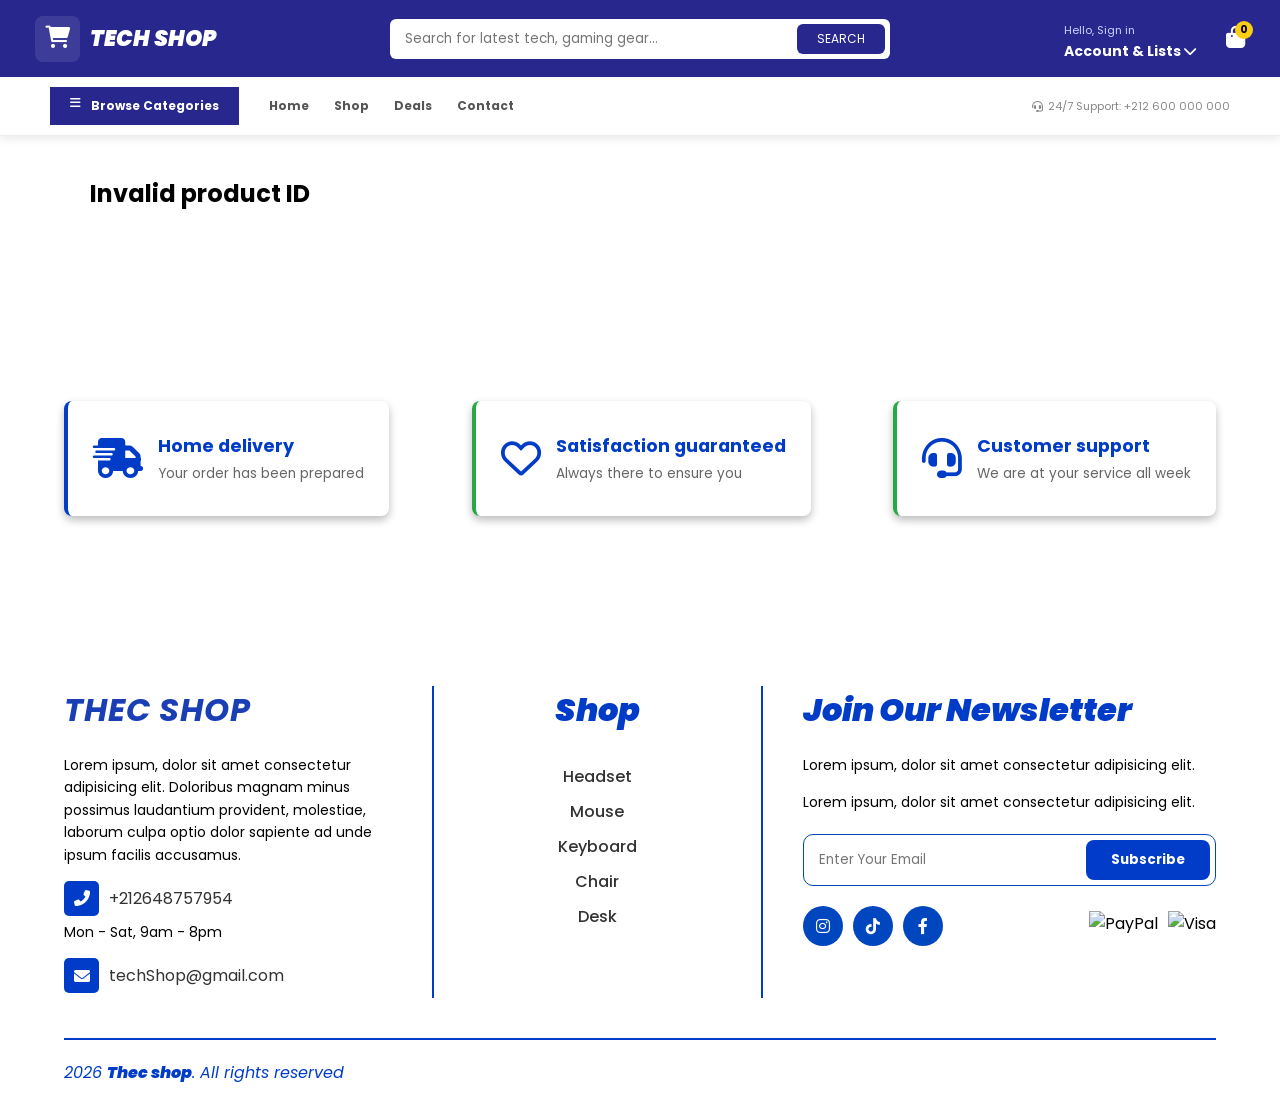
==== commit 061b0f0a: "feat: add shopping cart logic" ====
--- a/shop-details.html
+++ b/shop-details.html
@@ -8,10 +8,8 @@
       rel="stylesheet"
       href="https://cdnjs.cloudflare.com/ajax/libs/font-awesome/6.0.0/css/all.min.css"
     />
-    <!-- <link rel="stylesheet" href="css_/components/variables.css" />
-    <link rel="stylesheet" href="css_/components/header.css" /> -->
-    <link rel="stylesheet" href="css_/css_shop/shop.css">
-
+
+    <link rel="stylesheet" href="css_/css_shop/shop.css" />
   </head>
   <body>
     <!-- Header -->
@@ -56,7 +54,7 @@
         </div>
 
         <div class="nav-links">
-          <a href="#">Home</a>
+          <a href="index.html">Home</a>
           <a href="#">Shop</a>
           <a href="#">Deals</a>
           <a href="#">Contact</a>
@@ -70,121 +68,140 @@
     </header>
     <!-- End Header -->
 
-    <div class="container">
-      <div id="loader">Loading product...</div>
-
-      <div class="product-page" id="product-ui" style="display: none">
-        <!-- Left Thumbnails -->
-        <div class="thumb-list" id="gallery"></div>
-
-        <!-- Middle Image -->
-        <div class="main-view">
-          <img src="" id="main-img" alt="Product Image" />
-        </div>
-
-        <!-- Right Details -->
-        <div class="product-info">
-          <span class="brand-name" id="p-brand"></span>
-          <h1 id="p-name"></h1>
-          <p class="desc" id="p-desc"></p>
-          <div class="price" id="p-price"></div>
-          <button class="btn-cart">Add to card</button>
-        </div>
-      </div>
-    </div>
-
-    <script>
-
-      const loader = document.getElementById("loader");
-      const productUI = document.getElementById("product-ui");
-      const mainImg = document.getElementById("main-img");
-      const gallery = document.getElementById("gallery");
-
-      // 🔹 Fetch products (easy to replace with PHP later)
-      async function getProducts() {
-        const res = await fetch("data.json");
-        return await res.json();
-      }
-
-      // 🔹 Init page
-      async function initProductPage() {
-        const params = new URLSearchParams(window.location.search);
-        const pid = params.get("id");
-
-        // check id
-        if (!pid) {
-          loader.innerHTML = "<h2>Invalid product ID</h2>";
-          return;
-        }
-
-        try {
-          const data = await getProducts();
-          const product = data.find((p) => p.id == pid);
-
-          if (!product) {
-            loader.innerHTML = "<h2>Product not found</h2>";
-            return;
-          }
-
-          displayProduct(product);
-        } catch (err) {
-          console.error(err);
-          loader.innerHTML = "<h2>Error loading product</h2>";
-        }
-      }
-
-      // 🔹 Display product
-      function displayProduct(p) {
-        loader.style.display = "none";
-        productUI.style.display = "grid";
-
-        // text
-        document.getElementById("p-brand").innerText = p.brand;
-        document.getElementById("p-name").innerText = p.name;
-        document.getElementById("p-desc").innerText = p.description;
-        document.getElementById("p-price").innerText =
-          `${p.price} ${p.currency}`;
-
-        // main image
-        mainImg.src = p.main_image;
-
-        // gallery
-        const images = [p.main_image, ...p.gallery];
-
-        gallery.innerHTML = images
-          .map(
-            (img) => `
-        <img src="${img}" class="thumb">
-    `,
-          )
-          .join("");
-
-        // click change image
-        document.querySelectorAll(".thumb").forEach((img) => {
-          img.addEventListener("click", () => {
-            mainImg.src = img.src;
-          });
-        });
-
-        // add to cart (simple version)
-        document.querySelector(".btn-cart").addEventListener("click", () => {
-          addToCart(p);
-        });
-      }
-
-      // 🔹 Cart (localStorage)
-      function addToCart(product) {
-        let cart = JSON.parse(localStorage.getItem("cart")) || [];
-
-        cart.push(product);
-
-        localStorage.setItem("cart", JSON.stringify(cart));
-
-        alert("Product added to cart 🛒");
-      }
-
-      // 🔹 Run
-      initProductPage();
-    </script>
+    <main>
+      <div class="container">
+        <div id="loader">Loading product...</div>
+
+        <div class="product-page" id="product-ui" style="display: none">
+          <!-- Left Thumbnails -->
+          <div class="thumb-list" id="gallery"></div>
+
+          <!-- Middle Image -->
+          <div class="main-view">
+            <img src="" id="main-img" alt="Product Image" />
+          </div>
+
+          <!-- Right Details -->
+          <div class="product-info">
+            <span class="brand-name" id="p-brand"></span>
+            <h1 id="p-name"></h1>
+            <p class="desc" id="p-desc"></p>
+            <div class="price" id="p-price"></div>
+            <button class="btn-cart">Add to card</button>
+          </div>
+        </div>
+      </div>
+
+      <section class="tech-collection Ecran">
+        <div class="product-grid">
+          <!-- CARD -->
+        </div>
+      </section>
+
+      <!-- delivery -->
+      <section class="features-container">
+        <div class="card card-blue">
+          <div class="icon-section">
+            <i class="fa-solid fa-truck-fast"></i>
+          </div>
+          <div class="text-section">
+            <h3>Home delivery</h3>
+            <p>Your order has been prepared</p>
+          </div>
+        </div>
+
+        <div class="card card-green">
+          <div class="icon-section">
+            <i class="fa-regular fa-heart"></i>
+          </div>
+          <div class="text-section">
+            <h3>Satisfaction guaranteed</h3>
+            <p>Always there to ensure you</p>
+          </div>
+        </div>
+
+        <div class="card card-green">
+          <div class="icon-section">
+            <i class="fa-solid fa-headset"></i>
+          </div>
+          <div class="text-section">
+            <h3>Customer support</h3>
+            <p>We are at your service all week</p>
+          </div>
+        </div>
+      </section>
+    </main>
+
+    <footer class="footer">
+      <div class="footer-container">
+        <div class="footer-section brand-info">
+          <h2 class="brand-name">Thec shop</h2>
+          <p class="description">
+            Lorem ipsum, dolor sit amet consectetur adipisicing elit. Doloribus
+            magnam minus possimus laudantium provident, molestiae, laborum culpa
+            optio dolor sapiente ad unde ipsum facilis accusamus.
+          </p>
+          <div class="contact-item">
+            <div class="icon-box"><i class="fas fa-phone-alt"></i></div>
+            <span>+212648757954</span>
+          </div>
+          <p class="hours">Mon - Sat, 9am - 8pm</p>
+          <div class="contact-item">
+            <div class="icon-box"><i class="fas fa-envelope"></i></div>
+            <span>techShop@gmail.com</span>
+          </div>
+        </div>
+
+        <div class="footer-section shop-links">
+          <h2 class="footer-title">Shop</h2>
+          <ul>
+            <li><a href="#">Headset</a></li>
+            <li><a href="#">Mouse</a></li>
+            <li><a href="#">Keyboard</a></li>
+            <li><a href="#">Chair</a></li>
+            <li><a href="#">Desk</a></li>
+          </ul>
+        </div>
+
+        <div class="footer-section newsletter">
+          <h2 class="footer-title">Join Our Newsletter</h2>
+          <p>Lorem ipsum, dolor sit amet consectetur adipisicing elit.</p>
+          <p>Lorem ipsum, dolor sit amet consectetur adipisicing elit.</p>
+
+          <div class="subscribe-box">
+            <input type="email" placeholder="Enter Your Email" />
+            <button>Subscribe</button>
+          </div>
+
+          <div class="social-payment">
+            <div class="social-icons">
+              <a href="#" class="social-icon"
+                ><i class="fab fa-instagram"></i
+              ></a>
+              <a href="#" class="social-icon"><i class="fab fa-tiktok"></i></a>
+              <a href="#" class="social-icon"
+                ><i class="fab fa-facebook-f"></i
+              ></a>
+            </div>
+            <div class="payment-methods">
+              <img
+                src="https://upload.wikimedia.org/wikipedia/commons/b/b5/PayPal.svg"
+                alt="PayPal"
+              />
+              <img
+                src="https://upload.wikimedia.org/wikipedia/commons/5/5e/Visa_Inc._logo.svg"
+                alt="Visa"
+              />
+            </div>
+          </div>
+        </div>
+      </div>
+
+      <div class="footer-bottom">
+        <p>2026 <strong>Thec shop</strong>. All rights reserved</p>
+      </div>
+    </footer>
+
+    <script src="js/shop.js"></script>
   </body>
 </html>
--- a/css_/css_shop/shop.css
+++ b/css_/css_shop/shop.css
@@ -1,22 +1,22 @@
+
+
+   
+
+
+@import url(/css_/components/stracture.css);
+@import url(/css_/components/variables.css);
+@import url(/css_/components/header.css);
+@import url(/css_/components/card_products.css);
+@import url(/css_/components/delevry.css);
+@import url(/css_/components/footer.css);
 
 
 
 
 
-@import url("../components/header.css");
-@import url("../components/variables.css");
-
 :root {
     --primary: #1a3fb5;
     --bg-gray: #f8f9fa;
-}
-
-body {
-    font-family: "Inter", sans-serif;
-     margin: 0;
-     padding: 0;
-     box-sizing: border-box;
-    color: #333;
 }
 
 .container {
@@ -27,11 +27,9 @@
 .product-page {
     display: grid;
     grid-template-columns: 100px 1fr 1fr;
-    /* Gallery | Main Image | Info */
     gap: 30px;
 }
 
-/* Gallery Column */
 .thumb-list {
     display: flex;
     flex-direction: column;
@@ -52,9 +50,7 @@
     border-color: var(--primary);
 }
 
-/* Main Image */
 .main-view {
-
     display: flex;
     align-items: center;
     justify-content: center;
@@ -67,7 +63,6 @@
     height: auto;
 }
 
-/* Info Column */
 .product-info {
     padding-left: 20px;
 }
@@ -116,4 +111,11 @@
         flex-direction: row;
         order: 2;
     }
+}
+
+.product-grid {
+    display: grid;
+    grid-template-columns: repeat(4, 1fr);
+    gap: 20px;
+    padding: 30px 5%;
 }
